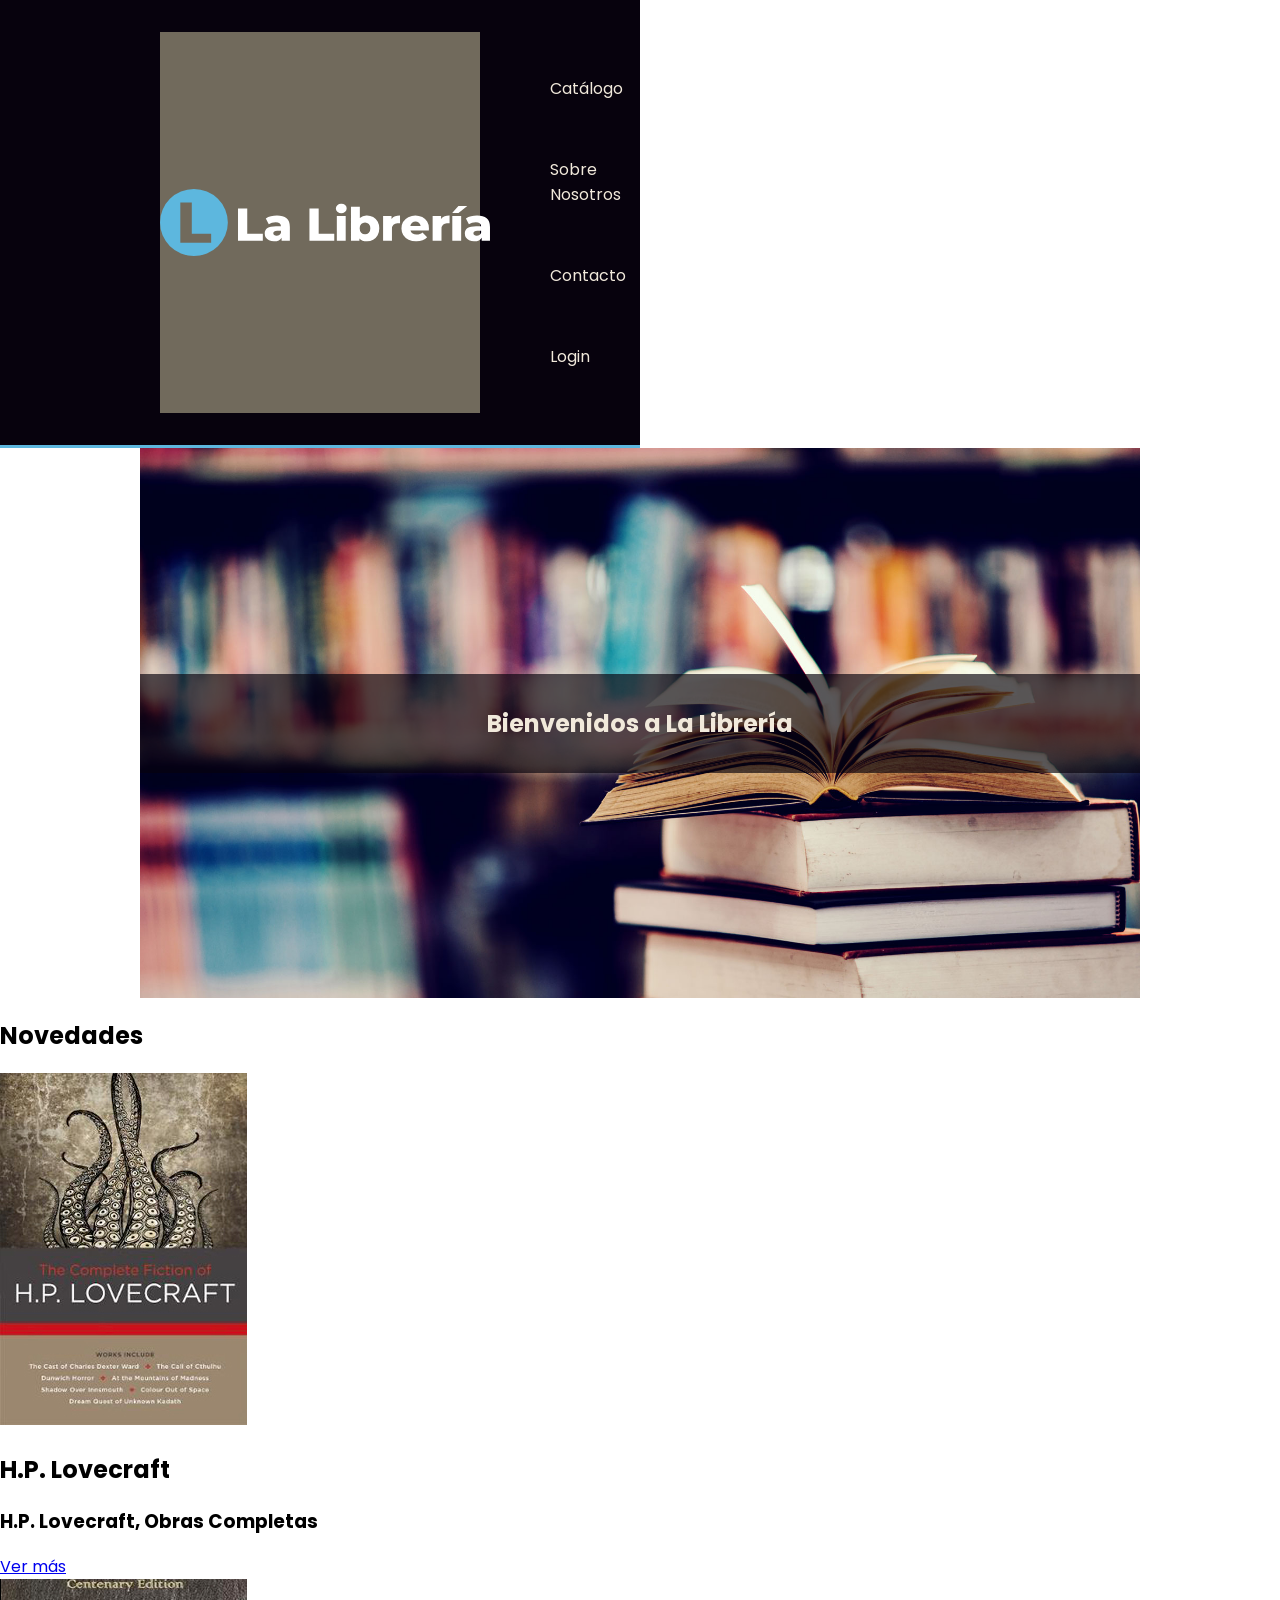
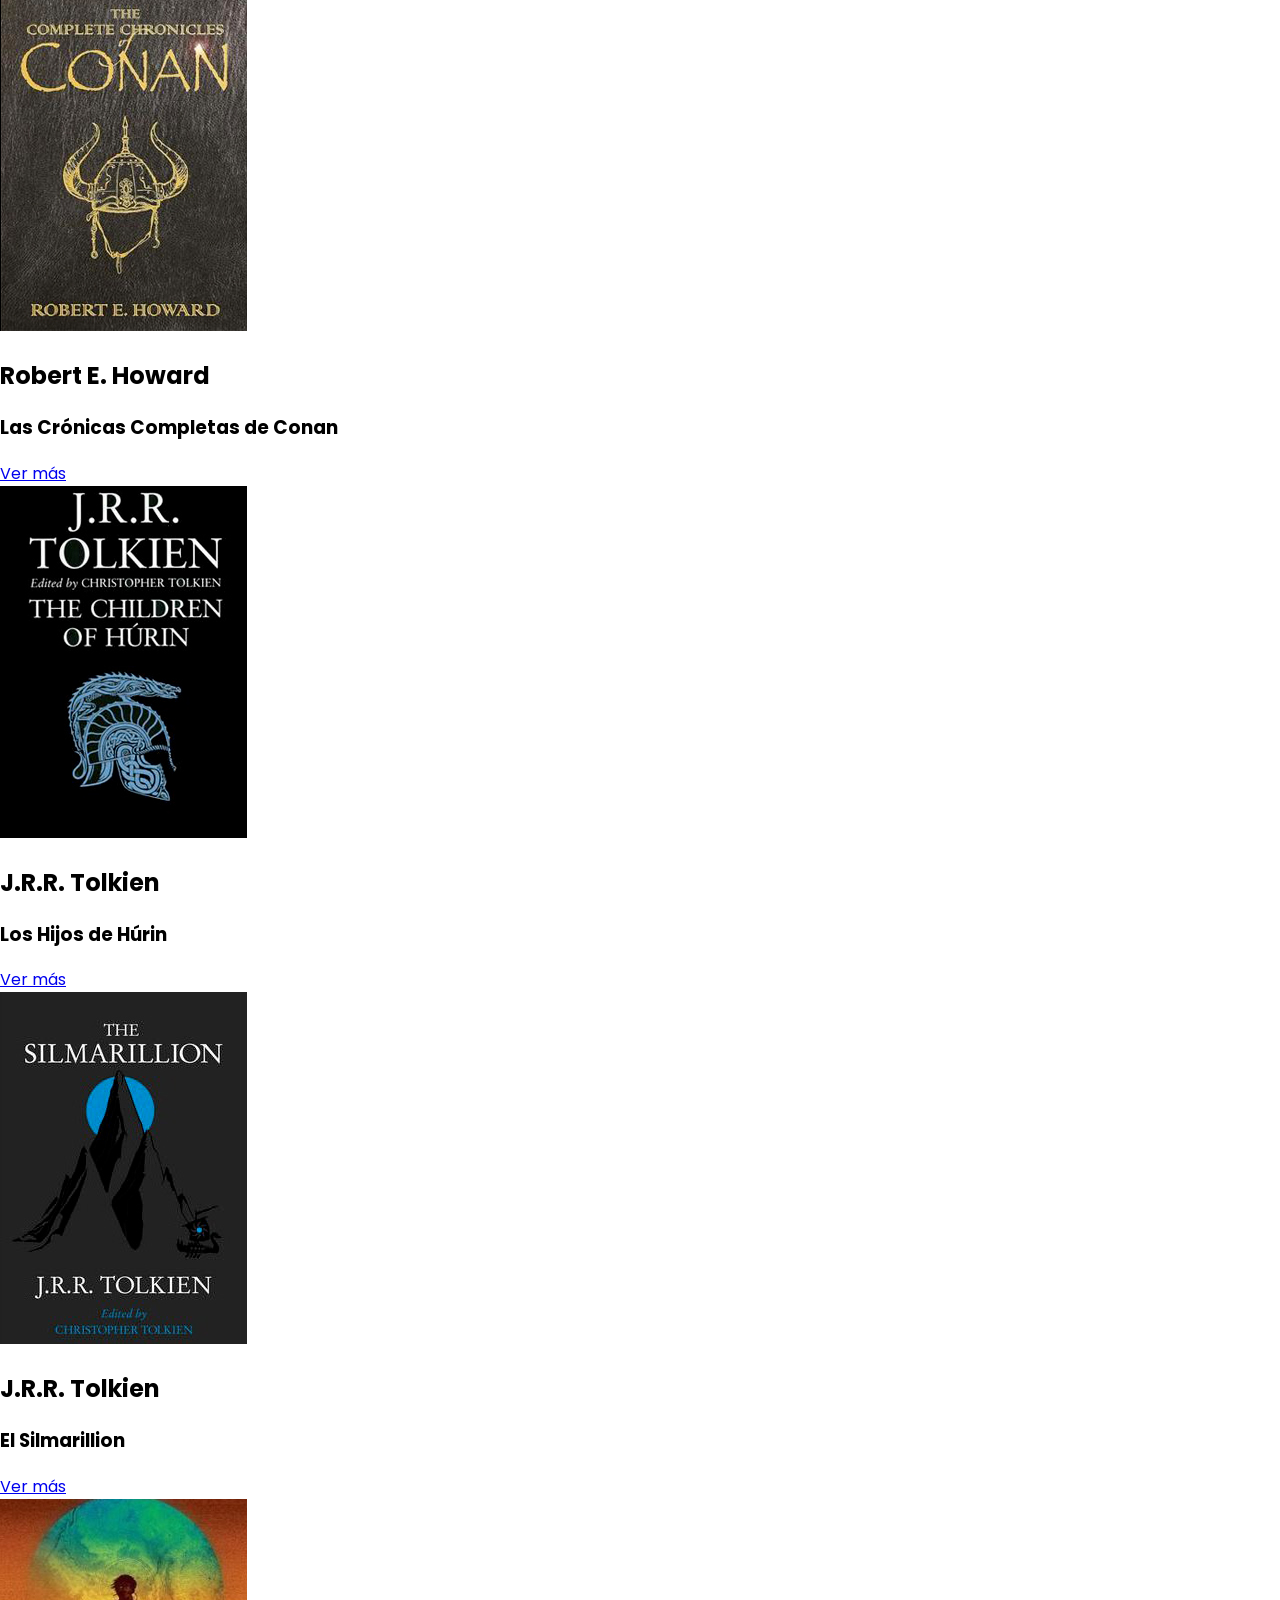
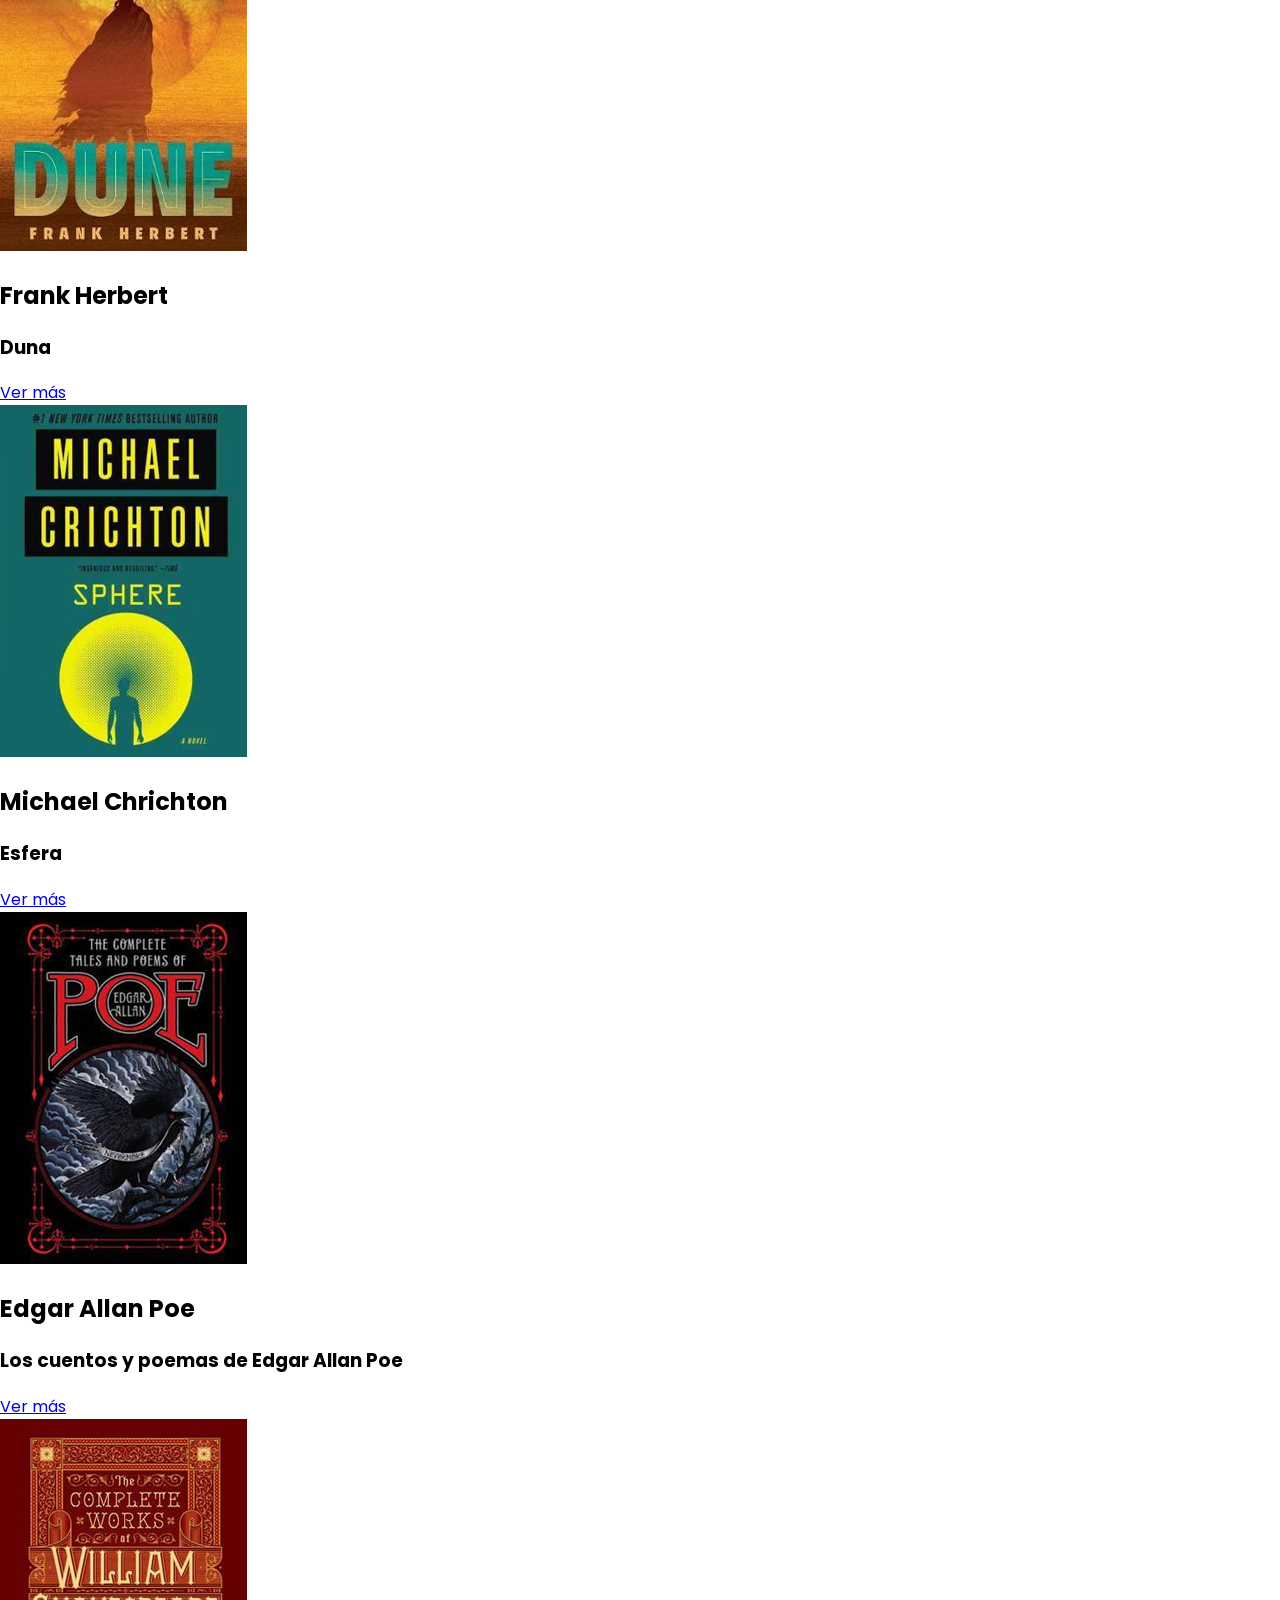
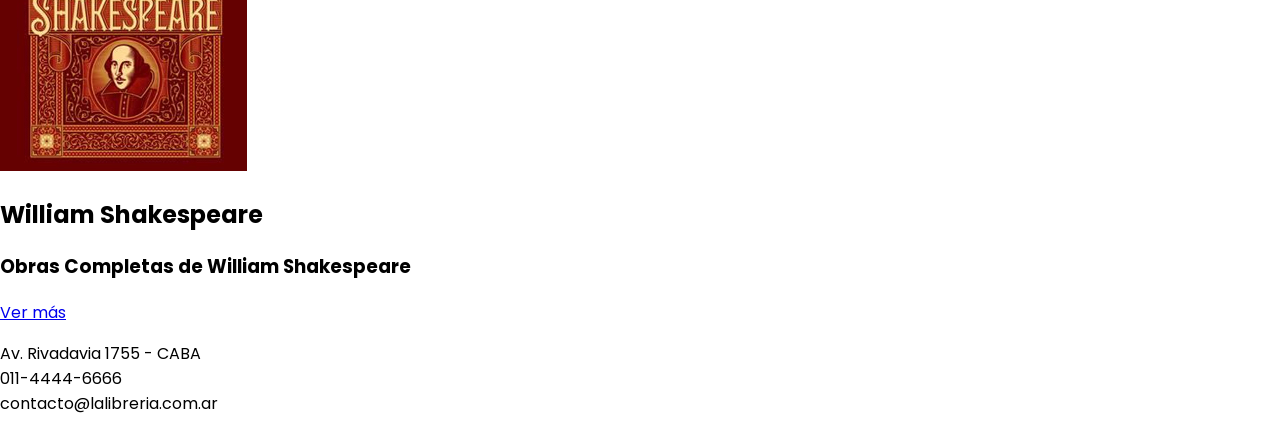
==== index.html @ 60a0ad8d "Add files via upload" ====
<!DOCTYPE html>
<html lang="es">
<head>
    <meta charset="UTF-8">
    <meta http-equiv="X-UA-Compatible" content="IE=edge">
    <meta name="viewport" content="width=device-width, initial-scale=1.0">
    <title>La Librería | Libros Fantásticos</title>
    <link rel="stylesheet" href="css/estilos.css">
</head>
<body>
    <!-- Encabezado Principal -->
    <header>
        <div class="contenedor-header">
            <img src="img/logo.svg" alt="La Librería | Libros Fantásticos">
            <nav>
                <ul>
                    <li class="nav-items"><a class="nav-link" href="catalogo.html">Catálogo</a></li>
                    <li class="nav-items"><a class="nav-link" href="sobrenosotros.html">Sobre Nosotros</a></li>
                    <li class="nav-items"><a class="nav-link" href="contacto.html">Contacto</a></li>
                    <li class="nav-items"><a class="nav-link" href="login.html">Login</a></li>
                </ul>
            </nav>
        </div>
    </header>

    <!-- Contenido principal -->
    <main role="main">
        <section class="bienvenida">
            <h1>Bienvenidos a La Librería</h1>
        </section>
        <section>
            <h1>Novedades</h1>
            <article>
                <img src="img/01.jpg" alt="H.P. Lovecraft, Obras Completas">
                <h2>H.P. Lovecraft</h2>
                <h3>H.P. Lovecraft, Obras Completas</h3>
                <a href="#">Ver más</a>
            </article>
            <article>
                <img src="img/02.jpg" alt="Las Crónicas Completas de Conan">
                <h2>Robert E. Howard</h2>
                <h3>Las Crónicas Completas de Conan</h3>
                <a href="#">Ver más</a>
            </article>
            <article>
                <img src="img/03.jpg" alt="Los Hijos de Húrin">
                <h2>J.R.R. Tolkien</h2>
                <h3>Los Hijos de Húrin</h3>
                <a href="#">Ver más</a>
            </article>
            <article>
                <img src="img/04.jpg" alt="El Silmarillion">
                <h2>J.R.R. Tolkien</h2>
                <h3>El Silmarillion</h3>
                <a href="#">Ver más</a>
            </article>
            <article>
                <img src="img/05.jpg" alt="Duna">
                <h2>Frank Herbert</h2>
                <h3>Duna</h3>
                <a href="#">Ver más</a>
            </article>
            <article>
                <img src="img/06.jpg" alt="Esfera">
                <h2>Michael Chrichton</h2>
                <h3>Esfera</h3>
                <a href="#">Ver más</a>
            </article>
            <article>
                <img src="img/07.jpg" alt="Los cuentos y poemas de Edgar Allan Poe">
                <h2>Edgar Allan Poe</h2>
                <h3>Los cuentos y poemas de Edgar Allan Poe</h3>
                <a href="#">Ver más</a>
            </article>
            <article>
                <img src="img/08.jpg" alt="Obras Completas de William Shakespeare">
                <h2>William Shakespeare</h2>
                <h3>Obras Completas de William Shakespeare</h3>
                <a href="#">Ver más</a>
            </article>
        </section>
    </main>

    <!-- Pié de página -->
    <footer>
        <ul>
            <li>Av. Rivadavia 1755 - CABA</li>
            <li>011-4444-6666</li>
            <li>contacto@lalibreria.com.ar</li>
        </ul>
    </footer>
</body>
</html>
---- css/estilos.css ----
@import url('https://fonts.googleapis.com/css2?family=Poppins:ital,wght@0,100;0,200;0,300;0,400;0,500;0,600;0,700;0,800;0,900;1,100;1,200;1,300;1,400;1,500;1,600;1,700;1,800;1,900&display=swap');

.color {
    color: #07020D;
    color: #5DB7DE;
    color: #F1E9DB;
    color: #A39B8B;
    color: #716A5C;
    color: #07020da7;
}

/* Estilos generales */
body {
    margin: 0;
    font-family: 'Poppins', sans-serif;
}

ul {
    list-style: none;
    padding: 0;
}

/* Encabezado Principal */
header {
    background-color: #07020D;
    padding: 32px 0; /* superior e inferior, 0 a la izquierda y derecha */
    border-bottom: 3px solid #5DB7DE ;/* grosor tipo color */
    width: 50%;
}

.contenedor-header {
    width: 50%; /*  */
    background-color: #716A5C;
    margin: 0 auto;
    display: flex; /* aplicamos flex al header */
    gap: 32px;
    justify-content: space-between; /* alineación horizontal */
    align-items: center; /* alineación vertical */
}

.nav-items {
    display: inline-block; /* Cambia la propiedad de bloque a línea */
    padding: 16px;
    margin: 12px;
}

/*-- Trabajo con links --*/
/* Link en reposo */
a.nav-link:link {
    color: #F1E9DB;
    text-decoration: none;
}

/* Link visitado */
a.nav-link:visited {
    color: #F1E9DB;
}

/* Cuando pasamos por arriba con el cursor */
a.nav-link:hover {
    color: #5DB7DE;
}

/* Cuando hacemos click sobre el link */
a.nav-link:active {
    color: #5DB7DE;
}


/* Sección de bienvenida */
.bienvenida {
    background-color: brown;
    width: 1000px;
    margin: 0 auto;
    height: 550px;

    display: flex;
    flex-direction: column;
    justify-content: center;
    align-items: stretch;

    background-image: url('../img/bienvenida.jpg');
    background-size: cover;
}

/* Un elemento tiene la clase bienvenida y a su vez anida un h1, entonces se aplican las siguientes propiedades: */
.bienvenida > h1 {
    background-color: #07020da7;
    color: #F1E9DB;
    padding: 32px;
    text-align: center;
}




/* Pié de página */
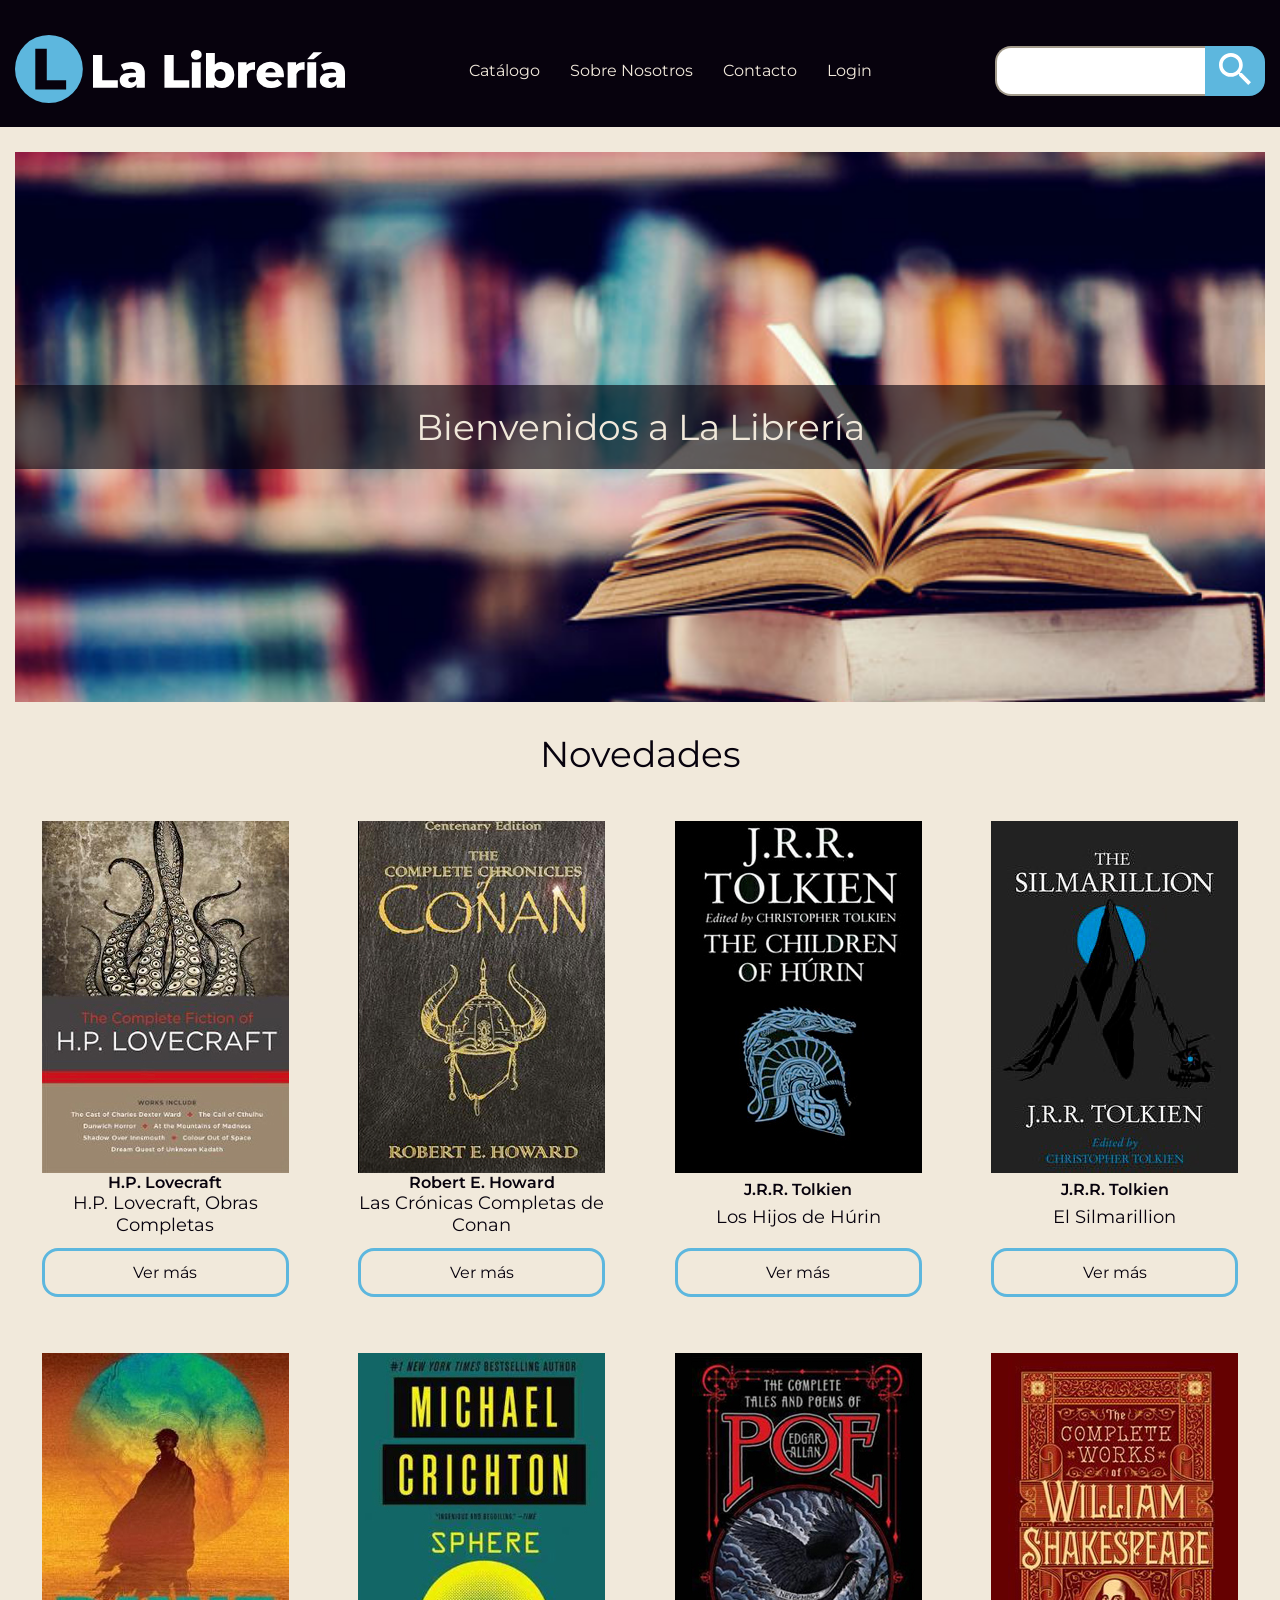
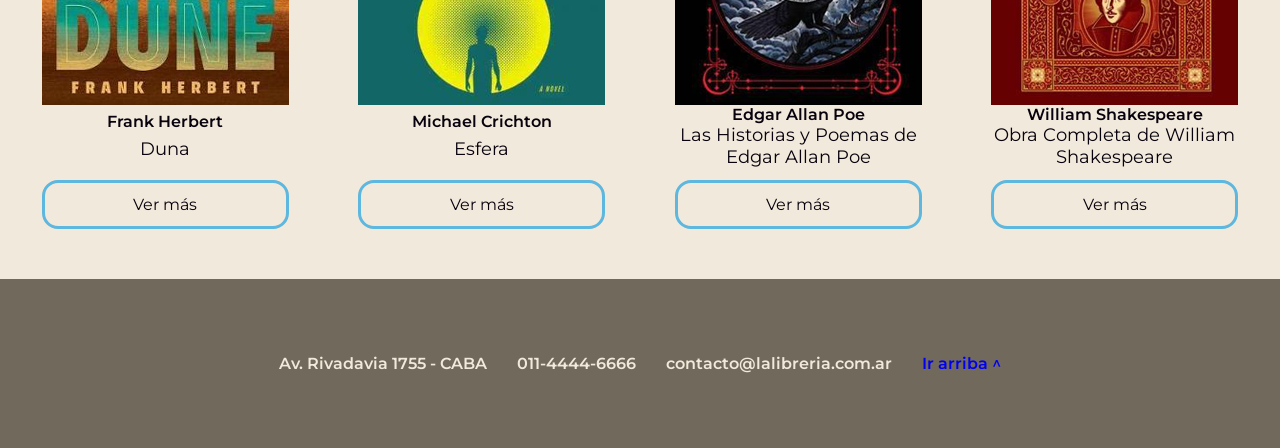
==== commit 9a46a60c: "Add files via upload" ====
--- a/index.html
+++ b/index.html
@@ -8,85 +8,91 @@
     <link rel="stylesheet" href="css/estilos.css">
 </head>
 <body>
-    <!-- Encabezado Principal -->
-    <header>
+    <header id="header">
         <div class="contenedor-header">
-            <img src="img/logo.svg" alt="La Librería | Libros Fantásticos">
+            <a href="index.html"><img src="img/logo.svg" alt="La Librería | Libros Fantásticos"></a>
             <nav>
                 <ul>
-                    <li class="nav-items"><a class="nav-link" href="catalogo.html">Catálogo</a></li>
-                    <li class="nav-items"><a class="nav-link" href="sobrenosotros.html">Sobre Nosotros</a></li>
-                    <li class="nav-items"><a class="nav-link" href="contacto.html">Contacto</a></li>
-                    <li class="nav-items"><a class="nav-link" href="login.html">Login</a></li>
+                    <li><a class="nav" href="catalogo.html">Catálogo</a></li>
+                    <li><a class="nav" href="sobrenosotros.html">Sobre Nosotros</a></li>
+                    <li><a class="nav" href="contacto.html">Contacto</a></li>
+                    <li><a class="nav" href="login.html">Login</a></li>
                 </ul>
             </nav>
+            <form class="busqueda">
+                <label>
+                    <input type="text" name="buscar">
+                </label>
+                <button><img src="img/lupa.svg" alt="Buscar"></button>
+            </form>
         </div>
     </header>
 
-    <!-- Contenido principal -->
     <main role="main">
-        <section class="bienvenida">
-            <h1>Bienvenidos a La Librería</h1>
+        <section id="bienvenida">
+            <h1 class="bienvenidaTitulo">Bienvenidos a La Librería</h1>
         </section>
-        <section>
+        <section id="novedades">
             <h1>Novedades</h1>
-            <article>
-                <img src="img/01.jpg" alt="H.P. Lovecraft, Obras Completas">
-                <h2>H.P. Lovecraft</h2>
-                <h3>H.P. Lovecraft, Obras Completas</h3>
-                <a href="#">Ver más</a>
-            </article>
-            <article>
-                <img src="img/02.jpg" alt="Las Crónicas Completas de Conan">
-                <h2>Robert E. Howard</h2>
-                <h3>Las Crónicas Completas de Conan</h3>
-                <a href="#">Ver más</a>
-            </article>
-            <article>
-                <img src="img/03.jpg" alt="Los Hijos de Húrin">
-                <h2>J.R.R. Tolkien</h2>
-                <h3>Los Hijos de Húrin</h3>
-                <a href="#">Ver más</a>
-            </article>
-            <article>
-                <img src="img/04.jpg" alt="El Silmarillion">
-                <h2>J.R.R. Tolkien</h2>
-                <h3>El Silmarillion</h3>
-                <a href="#">Ver más</a>
-            </article>
-            <article>
-                <img src="img/05.jpg" alt="Duna">
-                <h2>Frank Herbert</h2>
-                <h3>Duna</h3>
-                <a href="#">Ver más</a>
-            </article>
-            <article>
-                <img src="img/06.jpg" alt="Esfera">
-                <h2>Michael Chrichton</h2>
-                <h3>Esfera</h3>
-                <a href="#">Ver más</a>
-            </article>
-            <article>
-                <img src="img/07.jpg" alt="Los cuentos y poemas de Edgar Allan Poe">
-                <h2>Edgar Allan Poe</h2>
-                <h3>Los cuentos y poemas de Edgar Allan Poe</h3>
-                <a href="#">Ver más</a>
-            </article>
-            <article>
-                <img src="img/08.jpg" alt="Obras Completas de William Shakespeare">
-                <h2>William Shakespeare</h2>
-                <h3>Obras Completas de William Shakespeare</h3>
-                <a href="#">Ver más</a>
-            </article>
+            <div class="contenedor-novedades">
+                <article>
+                    <img src="img/01.jpg" alt="H.P. Lovecraft, Obras Completas">
+                    <h2>H.P. Lovecraft</h2>
+                    <h3>H.P. Lovecraft, Obras Completas</h3>
+                    <a class="novedades" href="libro1.html">Ver más</a>
+                </article>
+                <article>
+                    <img class="tapaLibro" src="img/02.jpg" alt="Las Crónicas Completas de Conan">
+                    <h2 class="autor">Robert E. Howard</h2>
+                    <h3 class="tituloLibro">Las Crónicas Completas de Conan</h3>
+                    <a class="novedades" href="#">Ver más</a>
+                </article>
+                <article>
+                    <img class="tapaLibro" src="img/03.jpg" alt="Los Hijos de Húrin">
+                    <h2 class="autor">J.R.R. Tolkien</h2>
+                    <h3 class="tituloLibro">Los Hijos de Húrin</h3>
+                    <a class="novedades" href="#">Ver más</a>
+                </article>
+                <article>
+                    <img class="tapaLibro" src="img/04.jpg" alt="El Silmarillion">
+                    <h2 class="autor">J.R.R. Tolkien</h2>
+                    <h3 class="tituloLibro">El Silmarillion</h3>
+                    <a class="novedades" href="#">Ver más</a>
+                </article>
+                <article>
+                    <img class="tapaLibro" src="img/05.jpg" alt="Duna">
+                    <h2 class="autor">Frank Herbert</h2>
+                    <h3 class="tituloLibro">Duna</h3>
+                    <a class="novedades" href="#">Ver más</a>
+                </article>
+                <article>
+                    <img class="tapaLibro" src="img/06.jpg" alt="Michael Crichton">
+                    <h2 class="autor">Michael Crichton</h2>
+                    <h3 class="tituloLibro">Esfera</h3>
+                    <a class="novedades" href="#">Ver más</a>
+                </article>
+                <article>
+                    <img class="tapaLibro" src="img/07.jpg" alt="Las Historias y Poemas de Edgar Allan Poe">
+                    <h2 class="autor">Edgar Allan Poe</h2>
+                    <h3 class="tituloLibro">Las Historias y Poemas de Edgar Allan Poe</h3>
+                    <a class="novedades" href="#">Ver más</a>
+                </article>
+                <article>
+                    <img class="tapaLibro" src="img/08.jpg" alt="Obra Completa de William Shakespeare">
+                    <h2 class="autor">William Shakespeare</h2>
+                    <h3 class="tituloLibro">Obra Completa de William Shakespeare</h3>
+                    <a class="novedades" href="#">Ver más</a>
+                </article>
+            </div>
         </section>
     </main>
 
-    <!-- Pié de página -->
     <footer>
         <ul>
             <li>Av. Rivadavia 1755 - CABA</li>
             <li>011-4444-6666</li>
             <li>contacto@lalibreria.com.ar</li>
+            <li><a class="footer" href="#header">Ir arriba ^</a></li>
         </ul>
     </footer>
 </body>
--- a/css/estilos.css
+++ b/css/estilos.css
@@ -1,97 +1,367 @@
-@import url('https://fonts.googleapis.com/css2?family=Poppins:ital,wght@0,100;0,200;0,300;0,400;0,500;0,600;0,700;0,800;0,900;1,100;1,200;1,300;1,400;1,500;1,600;1,700;1,800;1,900&display=swap');
-
-.color {
-    color: #07020D;
-    color: #5DB7DE;
-    color: #F1E9DB;
-    color: #A39B8B;
-    color: #716A5C;
-    color: #07020da7;
-}
-
-/* Estilos generales */
+@import url('https://fonts.googleapis.com/css2?family=Montserrat:ital,wght@0,100;0,200;0,300;0,400;0,500;0,600;0,700;0,800;0,900;1,100;1,200;1,300;1,400;1,500;1,600;1,700;1,800;1,900&display=swap');
+
+:root {
+    --color-negro:#07020D;
+    --color-blanco:#FFFFFF;
+    --color-blanco-2:#F1E9DB;
+    --color-acento:#5DB7DE;
+    --color-marron1:#A39B8B;
+    --color-marron2:#716A5C;
+}
+
+/* Estilos globales */
+* {
+    box-sizing: border-box;
+    text-decoration: none;
+    font-family: 'Montserrat', sans-serif;
+}
+
 body {
+    color: var(--color-negro);
+    background-color: var(--color-blanco-2);
     margin: 0;
-    font-family: 'Poppins', sans-serif;
-}
-
+}
+
+p {
+    line-height: 1.5;
+}
+
+/* Listas con Flex*/
 ul {
     list-style: none;
     padding: 0;
-}
-
-/* Encabezado Principal */
+    margin: 0;
+    display: flex;
+    justify-content: center;
+}
+
+/* ---------------- Header y Barra de Navegación ---------------- */
 header {
-    background-color: #07020D;
-    padding: 32px 0; /* superior e inferior, 0 a la izquierda y derecha */
-    border-bottom: 3px solid #5DB7DE ;/* grosor tipo color */
-    width: 50%;
+    background-color:var(--color-negro);
+    text-align: center;
+    
+    padding: 35px 0 20px;
 }
 
 .contenedor-header {
-    width: 50%; /*  */
-    background-color: #716A5C;
-    margin: 0 auto;
-    display: flex; /* aplicamos flex al header */
-    gap: 32px;
-    justify-content: space-between; /* alineación horizontal */
-    align-items: center; /* alineación vertical */
-}
-
-.nav-items {
-    display: inline-block; /* Cambia la propiedad de bloque a línea */
-    padding: 16px;
-    margin: 12px;
-}
-
-/*-- Trabajo con links --*/
-/* Link en reposo */
-a.nav-link:link {
-    color: #F1E9DB;
+    width: 1250px;
+    margin: 0 auto;
+    display: flex;
+    justify-content: space-between;
+    align-items: center;
+}
+
+/* Links de la barra de navegación */
+a.nav:link {
+    color: var(--color-blanco-2);
     text-decoration: none;
-}
-
-/* Link visitado */
-a.nav-link:visited {
-    color: #F1E9DB;
-}
-
-/* Cuando pasamos por arriba con el cursor */
-a.nav-link:hover {
-    color: #5DB7DE;
-}
-
-/* Cuando hacemos click sobre el link */
-a.nav-link:active {
-    color: #5DB7DE;
-}
-
-
-/* Sección de bienvenida */
-.bienvenida {
-    background-color: brown;
-    width: 1000px;
-    margin: 0 auto;
+    display: inline-block;
+    margin: 0 15px;
+}
+
+a.nav:visited {
+    color: var(--color-blanco-2);
+}
+
+a.nav:hover {
+    color: var(--color-acento);
+}
+
+a.nav:active {
+    color: var(--color-acento);
+}
+
+/* Buscador */
+.busqueda {
+    display: flex;
+    justify-content: center;
+}
+
+.busqueda input,
+.busqueda button {
+    height: 50px;
+    padding: 4px 12px;
+    border: none;
+    outline: none;
+}
+
+.busqueda input:focus {
+    border: 2px solid var(--color-acento);
+    border-right: none;
+}
+
+.busqueda input {
+    border-radius: 16px 0 0 16px;
+    border: 2px solid var(--color-marron1);
+    border-right: none;
+}
+
+.busqueda button {
+    background-color: var(--color-acento);
+    border-radius: 0 16px 16px 0;
+    border: 2px solid var(--color-acento);
+    width: 60px;
+}
+
+.busqueda img {
+    width: 100%;
+}
+
+/* ---------------- Secciones ---------------- */
+section {
+    width: 1250px;
+    text-align: center;
+    margin: 25px auto;
+}
+
+/* ---------------- Sección de Bienvenida ---------------- */
+#bienvenida {
     height: 550px;
+    margin: 25px auto 0;
+
+    background-image: url('../img/bienvenida_sm.jpg');
+    background-repeat: no-repeat;
+    background-size: cover;
 
     display: flex;
     flex-direction: column;
     justify-content: center;
-    align-items: stretch;
-
-    background-image: url('../img/bienvenida.jpg');
-    background-size: cover;
-}
-
-/* Un elemento tiene la clase bienvenida y a su vez anida un h1, entonces se aplican las siguientes propiedades: */
-.bienvenida > h1 {
-    background-color: #07020da7;
+}
+
+.bienvenidaTitulo {
+    background-color: #07020d9d;
     color: #F1E9DB;
-    padding: 32px;
+    padding: 20px;
+}
+
+/* ---------------- Sección de Novedades ---------------- */
+
+/* artículos */
+.contenedor-novedades {
+    display: flex;
+    flex-wrap: wrap;
+    justify-content: space-between;
+    gap: 16px;
+}
+
+article {  
+    width: 247px;
+    margin: 15px auto 25px;
+
+    display: flex;
+    flex-direction: column;
+    justify-content: space-between;
+}
+
+h1 {
+    font-size: 36px;
+    font-weight: 400;
+}
+
+h2 {
+    font-size: 16px;
+    font-weight: 600;
+
+    margin: 0;
+}
+
+h3 {
+    font-size: 18px;
+    font-weight: 400;
+
+    margin: 0;
+}
+
+/* Links de las novedades */
+a.novedades:link {
+    display: block;
+    text-decoration: none;
+    padding: 12px 0;
+    margin-top: 12px;
+    color: #07020D;
+    border: 3px solid #5DB7DE;
+    border-radius: 16px;
+}
+
+a.novedades:visited {
+    color: #07020D;
+    border: 3px solid #5DB7DE;
+}
+
+a.novedades:hover {
+    color: #07020D;
+    border: 3px solid #07020D;
+    background-color: #5DB7DE;
+}
+
+a.novedades:active {
+    color: #07020D;
+    border: 3px solid #07020D;
+    background-color: #5DB7DE;
+}
+
+/* ---------------- Detalle del Libro ---------------- */
+#detalleProducto {
+    width: 650px;
+    margin: 0 auto;
+}
+
+#detalleProducto > h2 {
+    font-size: 28px;
+}
+
+#detalleProducto > p {
+    text-align: left;
+}
+
+#detalleProducto > aside {
+    font-style: italic;
+    width: 320px;
+    margin: 0 auto;
+}
+
+/* ---------------- Formularios ---------------- */
+/* Login, Contacto, Registro */
+#logIn li {
+    display: block;
+}
+
+.formulario label {
+    display: block;
+    margin-bottom: 20px;
+}
+
+.formulario input,
+.formulario textarea,
+.formulario select {
+    display: block; /* agrega los saltos de línea*/
+    width: 450px; /* ancho */
+    margin: 15px auto; /* centra el elemento */
+
+    padding: 10px; /* área del texto */
+
+    border-radius: 0px;  /* ajuste del radio de las esquinas */
+    border: none;
+    border-bottom: 2px solid var(--color-marron2);
+
+    outline: none;
+}
+
+.formulario input:focus,
+.formulario textarea:focus,
+.formulario select:focus {
+    border-bottom: 2px solid var(--color-acento);
+}
+
+.formulario textarea {
+    height: 200px;
+}
+
+.formulario .opciones {
+    display: inline-block; /* línea bloque, no tiene saltos de línea y el ancho del elemento es fijado por su contenido. */
+    width: auto;
+    margin: 5px;
+}
+
+.formulario .submit {
+    background-color: var(--color-acento);
+    font-weight: 700;
+    border: none;
+}
+
+/* ---------------- Catálogo ---------------- */
+#catalogo table {
+    margin: 0 auto;
+    width: 1250px;
+}
+
+#catalogo img {
+    width: 150px;
+}
+
+#catalogo th, td {
+    padding: 16px;
+}
+
+#catalogo th {
+    background-color: var(--color-acento);
+}
+
+#catalogo td {
+    background-color: var(--color-marron1);
+}
+
+#catalogo tr:nth-child(odd) td {
+    background-color: var(--color-marron2);
+}
+
+#catalogo tr:hover td {
+    background-color: var(--color-acento);
+}
+
+/* ---------------- Sobre Nosotros ---------------- */
+#sobrenosotros {
+    width: 1250px;
+    margin: 0 auto;
+}
+
+.contenido {
+    display: flex;
+    flex-direction: row;
+    justify-content: flex-start;
+    gap: 16px;
+    padding-top: 32px;
+}
+
+.direccion {
+    display: flex;
+    flex-direction: column;
+    justify-content: center;
+    text-align: left;
+}
+
+.direccion > ul {
+    list-style: none;
+    padding: 0;
+}
+
+.direccion > ul > li {
+    display: inline-block;
+}
+
+#sobrenosotros video {
+    width: 65%;
+    height: auto;
+}
+
+#sobrenosotros p {
+    line-height: 20px;
+}
+
+#sobrenosotros i {
+    font-size: 32px;
+    margin-right: 32px;
+}
+
+#sobrenosotros iframe {
+    display: block;
+    width: 1250px;
+    margin: 32px auto;
+    border: none;
+    height: 600px;
+}
+
+/* ---------------- Pié de Página ---------------- */
+footer {
+    background-color: #716A5C;
+    color: var(--color-blanco-2);
+    font-weight: 600;
     text-align: center;
-}
-
-
-
-
-/* Pié de página */+
+    padding: 75px;
+}
+/* Lista del Footer */
+
+footer > ul > li {
+    margin: 0 15px;
+}
